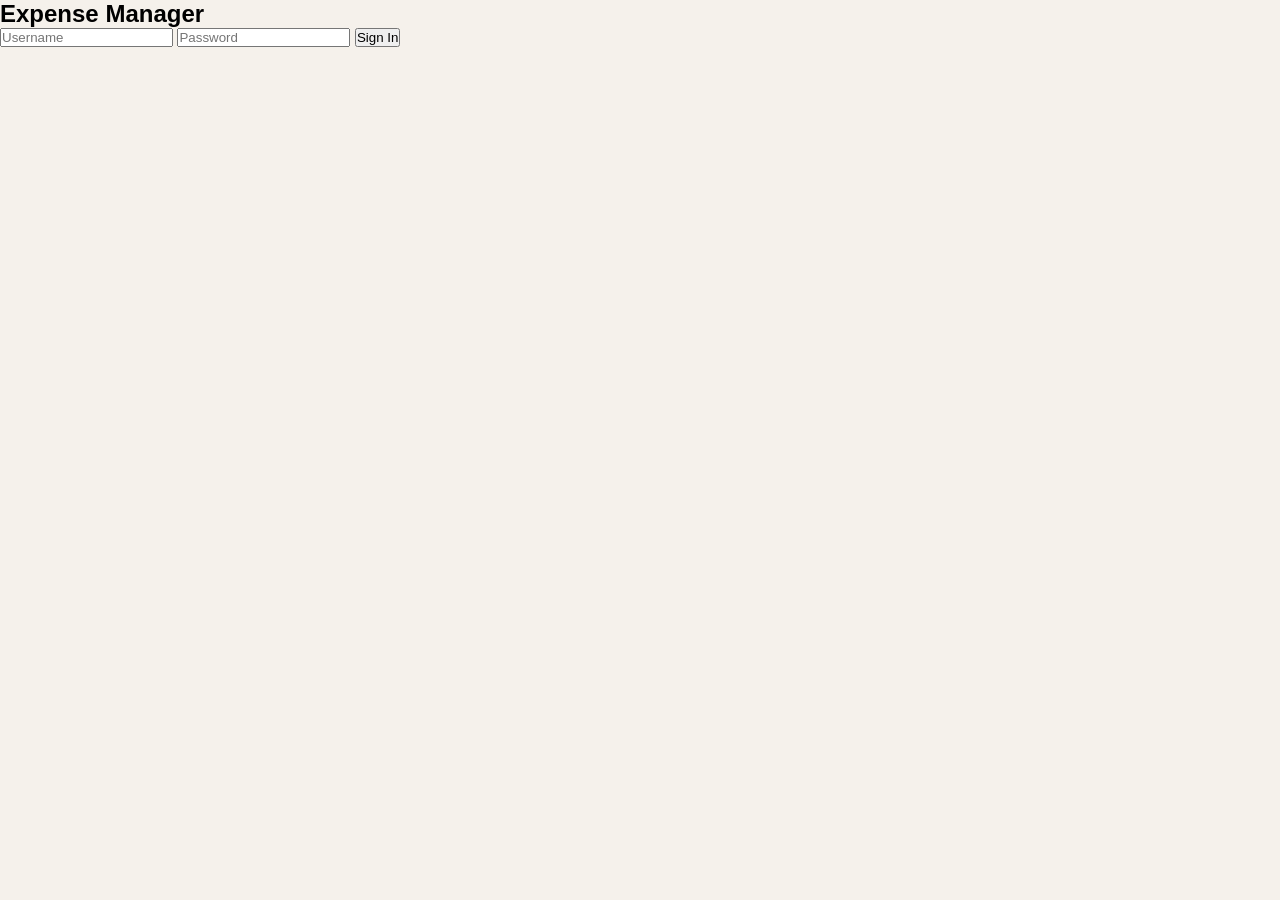
==== demo/src/main/resources/static/login.html @ e2ebcaa7 "Initial commit - Expense Manager project" ====
<!DOCTYPE html>
<html lang="en">
<head>
    <meta charset="UTF-8">
    <title>Sign In | Expense Manager</title>
    <link rel="stylesheet" href="style.css">
</head>
<body class="login-page">

<div class="login-box">
    <h2>Expense Manager</h2>

    <input type="text" id="username" placeholder="Username">
    <input type="password" id="password" placeholder="Password">

    <button onclick="login()">Sign In</button>

    <p id="error"></p>
</div>

<script src="script.js"></script>
</body>
</html>
---- demo/src/main/resources/static/style.css ----
* {
    margin: 0;
    padding: 0;
    box-sizing: border-box;
    font-family: "Segoe UI", sans-serif;
}

body {
    background-color: #f5f1eb;
}

/* ===== LAYOUT ===== */
.container {
    display: flex;
    min-height: 100vh;
}

/* ===== SIDEBAR ===== */
.sidebar {
    width: 240px;
    background: linear-gradient(180deg, #0f766e, #065f46);
    color: #fff;
    padding: 25px;
}

.logo {
    font-size: 26px;
    margin-bottom: 30px;
}

.menu {
    list-style: none;
}

.menu li {
    padding: 12px;
    border-radius: 8px;
    margin-bottom: 8px;
    cursor: pointer;
}

.menu li:hover,
.menu .active {
    background-color: rgba(255,255,255,0.15);
}

/* Budget card */
.budget-card {
    margin-top: 40px;
    background: rgba(255,255,255,0.15);
    padding: 15px;
    border-radius: 12px;
}

.budget-card h3 {
    font-size: 22px;
    margin: 10px 0;
}

.budget-card span {
    display: block;
    font-size: 14px;
}

/* ===== MAIN ===== */
.main {
    flex: 1;
    padding: 30px 40px;
}

/* Header */
.header {
    display: flex;
    justify-content: space-between;
    align-items: center;
    margin-bottom: 25px;
}

.actions .btn {
    padding: 10px 18px;
    border-radius: 20px;
    border: none;
    cursor: pointer;
    margin-left: 10px;
    font-weight: 500;
}

.btn.add {
    background: #22c55e;
    color: white;
}

.btn.view {
    background: #0ea5a4;
    color: white;
}

/* ===== CARDS ===== */
.cards {
    display: grid;
    grid-template-columns: repeat(3, 1fr);
    gap: 20px;
    margin-bottom: 30px;
}

.card {
    padding: 25px;
    border-radius: 18px;
    color: white;
}

.card h2 {
    margin-top: 10px;
    font-size: 26px;
}

.income {
    background: linear-gradient(135deg, #10b981, #34d399);
}

.expense {
    background: linear-gradient(135deg, #fb7185, #fb923c);
}

.saving {
    background: linear-gradient(135deg, #84cc16, #4ade80);
}

/* ===== DASHBOARD GRID ===== */
.dashboard-grid {
    display: grid;
    grid-template-columns: 1fr 420px;
    gap: 25px;
}

/* ===== CHARTS SECTION ===== */
.charts {
    display: grid;
    grid-template-columns: 2fr 1.2fr; /* Bar bigger than pie */
    gap: 25px;
    margin-top: 30px;
}

.chart-box {
    background: white;
    padding: 20px;
    border-radius: 16px;
    box-shadow: 0 10px 25px rgba(0,0,0,0.08);
    height: 350px; /* SAME HEIGHT */
}

.chart-box h3 {
    margin-bottom: 10px;
    color: #374151;
}

/* Canvas must fill box */
.chart-box canvas {
    width: 100% !important;
    height: 260px !important;
}

/* Responsive (mobile) */
@media (max-width: 900px) {
    .charts {
        grid-template-columns: 1fr;
    }

    .chart-box {
        height: 320px;
    }
}
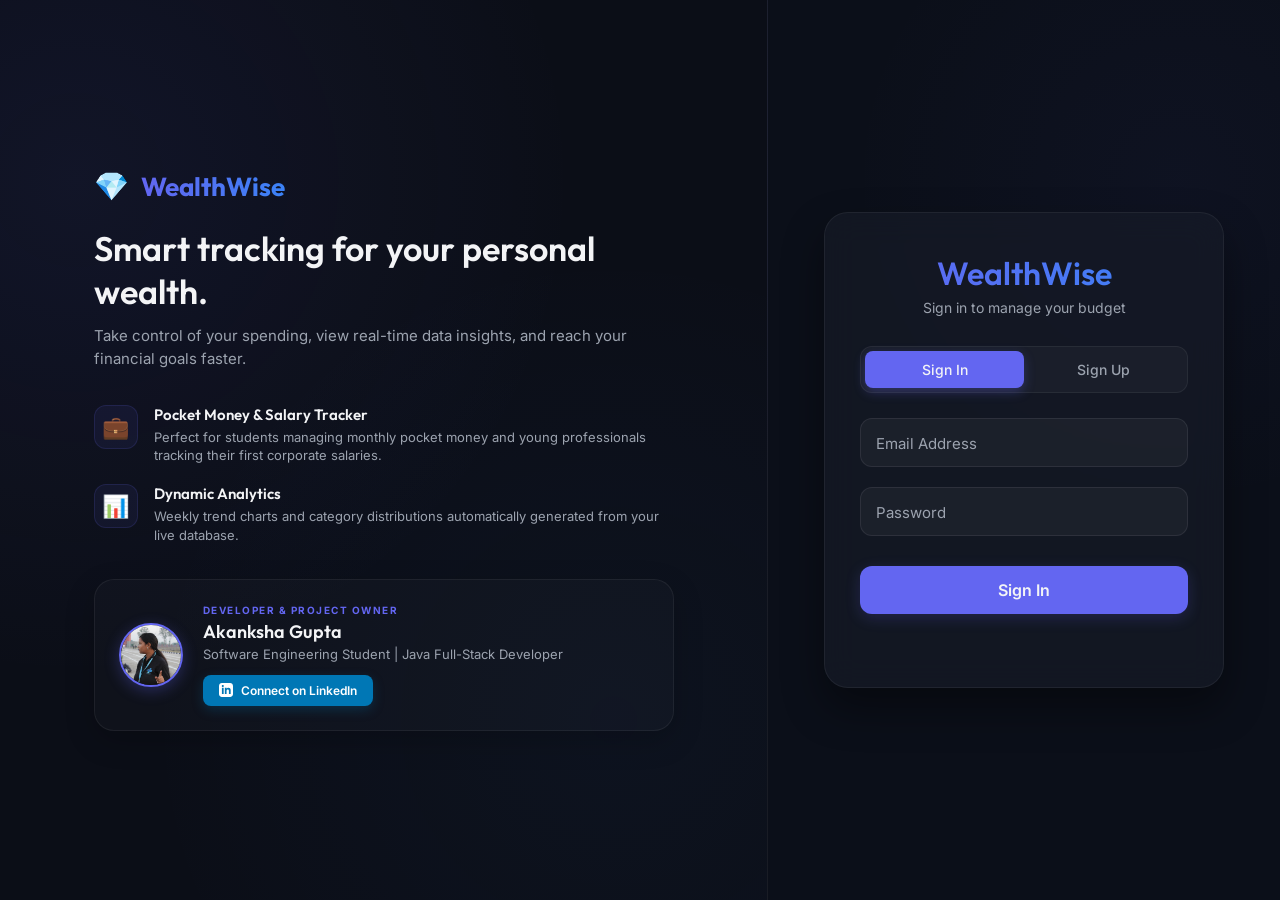
==== commit f292219c: "complete wealthwise project with security and dark blue theme" ====
--- a/demo/src/main/resources/static/login.html
+++ b/demo/src/main/resources/static/login.html
@@ -2,22 +2,108 @@
 <html lang="en">
 <head>
     <meta charset="UTF-8">
-    <title>Sign In | Expense Manager</title>
-    <link rel="stylesheet" href="style.css">
+    <meta name="viewport" content="width=device-width, initial-scale=1.0">
+    <title>Sign In / Sign Up | WealthWise</title>
+    <link href="https://fonts.googleapis.com/css2?family=Outfit:wght@300;400;500;600;700&family=Inter:wght@300;400;500;600&display=swap" rel="stylesheet">
+    <link rel="stylesheet" href="style.css?v=1.2">
 </head>
-<body class="login-page">
+<body class="auth-page">
 
-<div class="login-box">
-    <h2>Expense Manager</h2>
+    <div class="auth-container">
+        
+        <!-- LEFT COLUMN: VISUAL BRANDING & HIGHLIGHTS -->
+        <div class="auth-visual-side">
+            <div class="auth-visual-content">
+                <div class="brand-header">
+                    <span class="brand-logo-icon">💎</span>
+                    <span class="brand-name">WealthWise</span>
+                </div>
+                
+                <h2 class="visual-heading">Smart tracking for your personal wealth.</h2>
+                <p class="visual-subtitle">Take control of your spending, view real-time data insights, and reach your financial goals faster.</p>
+                
+                <!-- FEATURE LIST -->
+                <div class="feature-list">
+                    <div class="feature-item">
+                        <span class="feature-icon">💼</span>
+                        <div class="feature-text">
+                            <h4>Pocket Money & Salary Tracker</h4>
+                            <p>Perfect for students managing monthly pocket money and young professionals tracking their first corporate salaries.</p>
+                        </div>
+                    </div>
+                    <div class="feature-item">
+                        <span class="feature-icon">📊</span>
+                        <div class="feature-text">
+                            <h4>Dynamic Analytics</h4>
+                            <p>Weekly trend charts and category distributions automatically generated from your live database.</p>
+                        </div>
+                    </div>
+                </div>
 
-    <input type="text" id="username" placeholder="Username">
-    <input type="password" id="password" placeholder="Password">
+                <!-- DEVELOPER PROFILE CARD -->
+                <div class="dev-card">
+                    <img src="my_avatar.jpg" alt="Akanksha Gupta" class="dev-avatar-img">
+                    <div class="dev-info">
+                        <span class="dev-title">Developer & Project Owner</span>
+                        <h4 class="dev-name">Akanksha Gupta</h4>
+                        <p class="dev-tagline">Software Engineering Student | Java Full-Stack Developer</p>
+                        <a href="https://www.linkedin.com/in/akanksha-gupta-72b7032b9/" target="_blank" class="dev-linkedin">
+                            <svg class="linkedin-svg" xmlns="http://www.w3.org/2000/svg" viewBox="0 0 24 24"><path d="M19 0h-14c-2.761 0-5 2.239-5 5v14c0 2.761 2.239 5 5 5h14c2.762 0 5-2.239 5-5v-14c0-2.761-2.238-5-5-5zm-11 19h-3v-11h3v11zm-1.5-12.268c-.966 0-1.75-.779-1.75-1.75s.784-1.75 1.75-1.75 1.75.779 1.75 1.75-.784 1.75-1.75 1.75zm13.5 12.268h-3v-5.604c0-3.368-4-3.113-4 0v5.604h-3v-11h3v1.765c1.396-2.586 7-2.777 7 2.476v6.759z"/></svg>
+                            Connect on LinkedIn
+                        </a>
+                    </div>
+                </div>
+            </div>
+        </div>
 
-    <button onclick="login()">Sign In</button>
+        <!-- RIGHT COLUMN: SECURE FORM -->
+        <div class="auth-form-side">
+            <div class="auth-card">
+                <h1 class="auth-logo">WealthWise</h1>
+                <p class="auth-subtitle">Sign in to manage your budget</p>
 
-    <p id="error"></p>
-</div>
+                <!-- TABS -->
+                <div class="auth-tabs">
+                    <button id="tab-login" class="auth-tab active" onclick="switchTab('login')">Sign In</button>
+                    <button id="tab-register" class="auth-tab" onclick="switchTab('register')">Sign Up</button>
+                </div>
 
-<script src="script.js"></script>
+                <!-- LOGIN FORM -->
+                <form id="login-form" onsubmit="handleLogin(event)">
+                    <div class="input-group">
+                        <input type="email" id="login-email" required placeholder=" ">
+                        <label>Email Address</label>
+                    </div>
+                    <div class="input-group">
+                        <input type="password" id="login-password" required placeholder=" ">
+                        <label>Password</label>
+                    </div>
+                    <button type="submit" class="auth-btn">Sign In</button>
+                </form>
+
+                <!-- REGISTER FORM -->
+                <form id="register-form" onsubmit="handleRegister(event)" class="hidden">
+                    <div class="input-group">
+                        <input type="text" id="register-name" required placeholder=" ">
+                        <label>Full Name</label>
+                    </div>
+                    <div class="input-group">
+                        <input type="email" id="register-email" required placeholder=" ">
+                        <label>Email Address</label>
+                    </div>
+                    <div class="input-group">
+                        <input type="password" id="register-password" required placeholder=" ">
+                        <label>Password</label>
+                    </div>
+                    <button type="submit" class="auth-btn">Create Account</button>
+                </form>
+
+                <p id="auth-message" class="auth-message"></p>
+            </div>
+        </div>
+
+    </div>
+
+    <script src="script.js"></script>
 </body>
 </html>
--- a/demo/src/main/resources/static/style.css
+++ b/demo/src/main/resources/static/style.css
@@ -1,172 +1,818 @@
+/* ===== GLOBAL STYLES & VARIABLE TOKENS ===== */
+:root {
+    --bg-main: #0B0F19; /* Dark Slate-Blue/Navy */
+    --bg-card: rgba(23, 28, 41, 0.65); /* Translucent Slate-Navy */
+    --border-card: rgba(255, 255, 255, 0.06); /* Soft Border */
+    --text-primary: #F3F4F6; /* Crisp Light Text */
+    --text-secondary: #9CA3AF; /* Muted Gray Text */
+    
+    --color-primary: #6366F1; /* Indigo Accent */
+    --color-primary-hover: #4F46E5;
+    
+    --color-income: #10B981; /* Emerald Green */
+    --color-income-glow: rgba(16, 185, 129, 0.15);
+    
+    --color-expense: #EF4444; /* Rose Red */
+    --color-expense-glow: rgba(239, 68, 68, 0.15);
+    
+    --color-saving: #3B82F6; /* Blue */
+    --color-saving-glow: rgba(59, 130, 246, 0.15);
+}
+
 * {
     margin: 0;
     padding: 0;
     box-sizing: border-box;
-    font-family: "Segoe UI", sans-serif;
+    font-family: 'Inter', sans-serif;
 }
 
 body {
-    background-color: #f5f1eb;
-}
-
-/* ===== LAYOUT ===== */
-.container {
-    display: flex;
+    background-color: var(--bg-main);
+    color: var(--text-primary);
     min-height: 100vh;
-}
-
-/* ===== SIDEBAR ===== */
+    overflow-x: hidden;
+}
+
+h1, h2, h3, h4, .logo {
+    font-family: 'Outfit', sans-serif;
+    font-weight: 600;
+}
+
+/* ===== AUTH PAGE STYLING (LOGIN/SIGNUP) ===== */
+.auth-page {
+    background: var(--bg-main);
+    overflow-x: hidden;
+    min-height: 100vh;
+}
+
+.auth-container {
+    display: flex;
+    min-height: 100vh;
+    width: 100vw;
+}
+
+/* LEFT COLUMN - VISUAL */
+.auth-visual-side {
+    flex: 1.2;
+    background: radial-gradient(circle at 10% 20%, rgba(99, 102, 241, 0.08) 0%, transparent 50%),
+                radial-gradient(circle at 80% 80%, rgba(59, 130, 246, 0.04) 0%, transparent 50%),
+                #0b0e17;
+    display: flex;
+    align-items: center;
+    justify-content: center;
+    padding: 60px;
+    border-right: 1px solid var(--border-card);
+    overflow: hidden;
+}
+
+.auth-visual-content {
+    max-width: 580px;
+    width: 100%;
+}
+
+.brand-header {
+    display: flex;
+    align-items: center;
+    gap: 12px;
+    margin-bottom: 25px;
+}
+
+.brand-logo-icon {
+    font-size: 28px;
+}
+
+.brand-name {
+    font-family: 'Outfit', sans-serif;
+    font-size: 26px;
+    font-weight: 700;
+    background: linear-gradient(to right, #6366F1, #3B82F6);
+    -webkit-background-clip: text;
+    -webkit-text-fill-color: transparent;
+}
+
+.visual-heading {
+    font-size: 34px;
+    line-height: 1.25;
+    margin-bottom: 12px;
+    color: var(--text-primary);
+}
+
+.visual-subtitle {
+    font-size: 15px;
+    line-height: 1.5;
+    color: var(--text-secondary);
+    margin-bottom: 35px;
+}
+
+/* FEATURE LIST */
+.feature-list {
+    display: flex;
+    flex-direction: column;
+    gap: 20px;
+    margin-bottom: 35px;
+}
+
+.feature-item {
+    display: flex;
+    gap: 16px;
+    align-items: flex-start;
+}
+
+.feature-icon {
+    font-size: 22px;
+    width: 44px;
+    height: 44px;
+    border-radius: 12px;
+    background: rgba(99, 102, 241, 0.08);
+    border: 1px solid rgba(99, 102, 241, 0.15);
+    display: flex;
+    justify-content: center;
+    align-items: center;
+    flex-shrink: 0;
+    color: var(--color-primary);
+}
+
+.feature-text h4 {
+    font-size: 15px;
+    font-weight: 600;
+    color: var(--text-primary);
+    margin-bottom: 4px;
+}
+
+.feature-text p {
+    font-size: 13px;
+    color: var(--text-secondary);
+    line-height: 1.4;
+}
+
+/* DEVELOPER PROFILE CARD */
+.dev-card {
+    display: flex;
+    gap: 20px;
+    align-items: center;
+    background: rgba(255, 255, 255, 0.02);
+    border: 1px solid var(--border-card);
+    border-radius: 20px;
+    padding: 24px;
+    margin-top: 30px;
+    box-shadow: 0 10px 30px rgba(0, 0, 0, 0.2);
+}
+
+.dev-avatar {
+    width: 64px;
+    height: 64px;
+    border-radius: 50%;
+    background: linear-gradient(135deg, #6366F1, #3B82F6);
+    color: #fff;
+    font-size: 22px;
+    font-weight: 700;
+    display: flex;
+    justify-content: center;
+    align-items: center;
+    box-shadow: 0 0 15px rgba(99, 102, 241, 0.3);
+    flex-shrink: 0;
+}
+
+.dev-avatar-img {
+    width: 64px;
+    height: 64px;
+    border-radius: 50%;
+    object-fit: cover;
+    border: 2px solid var(--color-primary);
+    box-shadow: 0 4px 15px rgba(99, 102, 241, 0.3);
+    flex-shrink: 0;
+}
+
+.dev-info {
+    display: flex;
+    flex-direction: column;
+    text-align: left;
+}
+
+.dev-title {
+    font-size: 10px;
+    text-transform: uppercase;
+    letter-spacing: 1.5px;
+    color: var(--color-primary);
+    font-weight: 700;
+    margin-bottom: 4px;
+}
+
+.dev-name {
+    font-size: 18px;
+    font-weight: 600;
+    color: var(--text-primary);
+    margin-bottom: 2px;
+}
+
+.dev-tagline {
+    font-size: 13px;
+    color: var(--text-secondary);
+    margin-bottom: 12px;
+    line-height: 1.4;
+}
+
+.dev-linkedin {
+    display: inline-flex;
+    align-items: center;
+    gap: 8px;
+    font-size: 12px;
+    font-weight: 600;
+    color: #fff !important;
+    background: #0077b5;
+    padding: 8px 16px;
+    border-radius: 8px;
+    text-decoration: none;
+    transition: all 0.3s ease;
+    width: fit-content;
+    box-shadow: 0 4px 12px rgba(0, 119, 181, 0.25);
+}
+
+.dev-linkedin:hover {
+    background: #005f92;
+    transform: translateY(-1px);
+}
+
+.linkedin-svg {
+    width: 14px;
+    height: 14px;
+    fill: #fff;
+}
+
+/* RIGHT COLUMN - FORM */
+.auth-form-side {
+    flex: 0.8;
+    display: flex;
+    align-items: center;
+    justify-content: center;
+    padding: 40px;
+    background: radial-gradient(circle at 80% 20%, rgba(99, 102, 241, 0.04) 0%, transparent 40%),
+                var(--bg-main);
+}
+
+.auth-card {
+    background: var(--bg-card);
+    backdrop-filter: blur(16px);
+    border: 1px solid var(--border-card);
+    border-radius: 24px;
+    padding: 40px 35px;
+    box-shadow: 0 20px 40px rgba(0, 0, 0, 0.4);
+    text-align: center;
+    width: 100%;
+    max-width: 400px;
+}
+
+.auth-logo {
+    font-size: 32px;
+    color: var(--text-primary);
+    background: linear-gradient(to right, #6366F1, #3B82F6);
+    -webkit-background-clip: text;
+    -webkit-text-fill-color: transparent;
+    margin-bottom: 6px;
+}
+
+.auth-subtitle {
+    color: var(--text-secondary);
+    font-size: 14px;
+    margin-bottom: 30px;
+}
+
+.auth-tabs {
+    display: flex;
+    background: rgba(255, 255, 255, 0.03);
+    border: 1px solid var(--border-card);
+    border-radius: 12px;
+    padding: 4px;
+    margin-bottom: 25px;
+}
+
+.auth-tab {
+    flex: 1;
+    background: transparent;
+    border: none;
+    color: var(--text-secondary);
+    padding: 10px;
+    font-weight: 500;
+    font-size: 14px;
+    border-radius: 8px;
+    cursor: pointer;
+    transition: all 0.3s ease;
+}
+
+.auth-tab.active {
+    background: var(--color-primary);
+    color: var(--text-primary);
+    box-shadow: 0 4px 12px rgba(99, 102, 241, 0.3);
+}
+
+.input-group {
+    position: relative;
+    margin-bottom: 20px;
+    text-align: left;
+}
+
+.input-group input,
+.form-group input,
+.form-group select {
+    width: 100%;
+    padding: 14px 16px;
+    background: rgba(255, 255, 255, 0.04);
+    border: 1px solid rgba(255, 255, 255, 0.08);
+    border-radius: 12px;
+    color: var(--text-primary);
+    font-size: 15px;
+    outline: none;
+    transition: all 0.3s ease;
+}
+
+.input-group input:focus,
+.form-group input:focus,
+.form-group select:focus {
+    border-color: var(--color-primary);
+    background: rgba(255, 255, 255, 0.07);
+    box-shadow: 0 0 0 3px rgba(99, 102, 241, 0.15);
+}
+
+/* Floating labels */
+.input-group label {
+    position: absolute;
+    left: 16px;
+    top: 50%;
+    transform: translateY(-50%);
+    color: var(--text-secondary);
+    font-size: 15px;
+    pointer-events: none;
+    transition: all 0.3s ease;
+}
+
+.input-group input:focus ~ label,
+.input-group input:not(:placeholder-shown) ~ label,
+.input-group input:-webkit-autofill ~ label {
+    top: 0;
+    font-size: 12px;
+    background: #111827; /* Dark background to cover input border */
+    padding: 0 6px;
+    color: var(--color-primary);
+    border-radius: 4px;
+}
+
+/* Autofill styling overrides */
+input:-webkit-autofill,
+input:-webkit-autofill:hover, 
+input:-webkit-autofill:focus {
+    -webkit-text-fill-color: var(--text-primary) !important;
+    -webkit-box-shadow: 0 0 0px 1000px #111827 inset !important;
+    transition: background-color 5000s ease-in-out 0s;
+}
+
+.auth-btn, .modal-submit-btn {
+    width: 100%;
+    padding: 14px;
+    background: var(--color-primary);
+    border: none;
+    border-radius: 12px;
+    color: var(--text-primary);
+    font-size: 16px;
+    font-weight: 600;
+    cursor: pointer;
+    transition: all 0.3s ease;
+    margin-top: 10px;
+    box-shadow: 0 4px 15px rgba(99, 102, 241, 0.2);
+}
+
+.auth-btn:hover, .modal-submit-btn:hover {
+    background: var(--color-primary-hover);
+    transform: translateY(-1px);
+}
+
+.auth-message {
+    font-size: 13px;
+    margin-top: 15px;
+    height: 18px;
+}
+.auth-message.error { color: var(--color-expense); }
+.auth-message.success { color: var(--color-income); }
+
+.hidden { display: none !important; }
+
+/* ===== APP LAYOUT ===== */
+.app-container {
+    display: flex;
+    min-height: 100vh;
+}
+
+/* SIDEBAR */
 .sidebar {
-    width: 240px;
-    background: linear-gradient(180deg, #0f766e, #065f46);
-    color: #fff;
-    padding: 25px;
-}
-
-.logo {
+    width: 280px;
+    background: #0d1321;
+    border-right: 1px solid rgba(255, 255, 255, 0.05);
+    display: flex;
+    flex-direction: column;
+    padding: 30px 24px;
+}
+
+.sidebar-header {
+    display: flex;
+    align-items: center;
+    gap: 10px;
+    margin-bottom: 45px;
+}
+
+.sidebar-header .logo {
     font-size: 26px;
-    margin-bottom: 30px;
-}
-
-.menu {
+    background: linear-gradient(to right, #6366F1, #3B82F6);
+    -webkit-background-clip: text;
+    -webkit-text-fill-color: transparent;
+}
+
+.badge {
+    background: rgba(99, 102, 241, 0.08);
+    color: var(--color-primary);
+    font-size: 10px;
+    font-weight: 700;
+    padding: 3px 8px;
+    border-radius: 20px;
+    border: 1px solid rgba(99, 102, 241, 0.15);
+}
+
+.sidebar-menu {
+    flex: 1;
+}
+
+.sidebar-menu ul {
     list-style: none;
 }
 
-.menu li {
-    padding: 12px;
+.menu-item {
+    display: flex;
+    align-items: center;
+    gap: 12px;
+    padding: 14px 16px;
+    color: var(--text-secondary) !important;
+    border-radius: 12px;
+    cursor: pointer;
+    font-weight: 500;
+    transition: all 0.3s ease;
+    margin-bottom: 6px;
+}
+
+.menu-item:hover, .menu-item.active {
+    background: rgba(255, 255, 255, 0.03);
+    color: var(--color-primary) !important;
+}
+
+.menu-item.active {
+    border-left: 3px solid var(--color-primary);
+    border-radius: 4px 12px 12px 4px;
+}
+
+/* USER CARD */
+.profile-card {
+    background: rgba(255, 255, 255, 0.02);
+    border: 1px solid rgba(255, 255, 255, 0.05);
+    border-radius: 16px;
+    padding: 16px;
+    margin-top: auto;
+}
+
+.profile-info {
+    display: flex;
+    align-items: center;
+    gap: 12px;
+    margin-bottom: 15px;
+}
+
+.avatar {
+    width: 40px;
+    height: 40px;
+    border-radius: 50%;
+    background: var(--color-primary);
+    color: var(--text-primary);
+    display: flex;
+    justify-content: center;
+    align-items: center;
+    font-weight: 700;
+    font-size: 16px;
+}
+
+.profile-info h4 {
+    font-size: 14px;
+    color: var(--text-primary);
+    max-width: 140px;
+    white-space: nowrap;
+    overflow: hidden;
+    text-overflow: ellipsis;
+}
+
+.profile-info p {
+    font-size: 11px;
+    color: var(--text-secondary);
+    max-width: 140px;
+    white-space: nowrap;
+    overflow: hidden;
+    text-overflow: ellipsis;
+}
+
+.logout-btn {
+    width: 100%;
+    padding: 8px;
+    background: rgba(239, 68, 68, 0.1);
+    color: var(--color-expense);
+    border: 1px solid rgba(239, 68, 68, 0.2);
     border-radius: 8px;
-    margin-bottom: 8px;
+    font-size: 12px;
+    font-weight: 600;
     cursor: pointer;
-}
-
-.menu li:hover,
-.menu .active {
-    background-color: rgba(255,255,255,0.15);
-}
-
-/* Budget card */
-.budget-card {
-    margin-top: 40px;
-    background: rgba(255,255,255,0.15);
-    padding: 15px;
+    transition: all 0.3s ease;
+}
+
+.logout-btn:hover {
+    background: var(--color-expense);
+    color: var(--text-primary);
+}
+
+/* MAIN CONTENT */
+.main-content {
+    flex: 1;
+    padding: 40px 50px;
+    overflow-y: auto;
+    height: 100vh;
+}
+
+.header {
+    display: flex;
+    justify-content: space-between;
+    align-items: center;
+    margin-bottom: 35px;
+}
+
+.header h1 {
+    font-size: 30px;
+    margin-bottom: 4px;
+}
+
+.subtitle {
+    color: var(--text-secondary);
+    font-size: 14px;
+}
+
+/* BUTTONS */
+.btn {
+    padding: 12px 24px;
     border-radius: 12px;
-}
-
-.budget-card h3 {
-    font-size: 22px;
-    margin: 10px 0;
-}
-
-.budget-card span {
-    display: block;
+    font-weight: 600;
     font-size: 14px;
-}
-
-/* ===== MAIN ===== */
-.main {
-    flex: 1;
-    padding: 30px 40px;
-}
-
-/* Header */
-.header {
-    display: flex;
-    justify-content: space-between;
-    align-items: center;
-    margin-bottom: 25px;
-}
-
-.actions .btn {
-    padding: 10px 18px;
-    border-radius: 20px;
+    cursor: pointer;
     border: none;
-    cursor: pointer;
-    margin-left: 10px;
-    font-weight: 500;
-}
-
-.btn.add {
-    background: #22c55e;
-    color: white;
-}
-
-.btn.view {
-    background: #0ea5a4;
-    color: white;
-}
-
-/* ===== CARDS ===== */
-.cards {
+    transition: all 0.3s ease;
+}
+
+.btn-primary {
+    background: var(--color-primary);
+    color: var(--text-primary);
+    box-shadow: 0 4px 15px rgba(99, 102, 241, 0.2);
+}
+
+.btn-primary:hover {
+    background: var(--color-primary-hover);
+    transform: translateY(-1px);
+}
+
+/* METRIC CARDS */
+.metrics-grid {
     display: grid;
     grid-template-columns: repeat(3, 1fr);
+    gap: 25px;
+    margin-bottom: 35px;
+}
+
+.metric-card {
+    background: var(--bg-card);
+    border: 1px solid var(--border-card);
+    border-radius: 20px;
+    padding: 24px;
+    display: flex;
+    align-items: center;
     gap: 20px;
-    margin-bottom: 30px;
-}
-
-.card {
-    padding: 25px;
-    border-radius: 18px;
-    color: white;
-}
-
-.card h2 {
-    margin-top: 10px;
+    transition: transform 0.3s ease, box-shadow 0.3s ease;
+}
+
+.metric-card:hover {
+    transform: translateY(-2px);
+}
+
+.card-icon {
+    font-size: 32px;
+    width: 60px;
+    height: 60px;
+    border-radius: 16px;
+    display: flex;
+    justify-content: center;
+    align-items: center;
+}
+
+.card-income .card-icon {
+    background: var(--color-income-glow);
+    color: var(--color-income);
+}
+.card-expense .card-icon {
+    background: var(--color-expense-glow);
+    color: var(--color-expense);
+}
+.card-saving .card-icon {
+    background: var(--color-saving-glow);
+    color: var(--color-saving);
+}
+
+.card-body p {
+    color: var(--text-secondary);
+    font-size: 14px;
+    margin-bottom: 4px;
+}
+
+.card-body h2 {
     font-size: 26px;
 }
 
-.income {
-    background: linear-gradient(135deg, #10b981, #34d399);
-}
-
-.expense {
-    background: linear-gradient(135deg, #fb7185, #fb923c);
-}
-
-.saving {
-    background: linear-gradient(135deg, #84cc16, #4ade80);
-}
-
-/* ===== DASHBOARD GRID ===== */
-.dashboard-grid {
+/* CHARTS SECTION */
+.charts-grid {
     display: grid;
-    grid-template-columns: 1fr 420px;
+    grid-template-columns: 1.6fr 1fr;
     gap: 25px;
-}
-
-/* ===== CHARTS SECTION ===== */
-.charts {
-    display: grid;
-    grid-template-columns: 2fr 1.2fr; /* Bar bigger than pie */
-    gap: 25px;
-    margin-top: 30px;
+    margin-bottom: 35px;
 }
 
 .chart-box {
-    background: white;
-    padding: 20px;
-    border-radius: 16px;
-    box-shadow: 0 10px 25px rgba(0,0,0,0.08);
-    height: 350px; /* SAME HEIGHT */
+    background: var(--bg-card);
+    border: 1px solid var(--border-card);
+    border-radius: 20px;
+    padding: 24px;
 }
 
 .chart-box h3 {
-    margin-bottom: 10px;
-    color: #374151;
-}
-
-/* Canvas must fill box */
-.chart-box canvas {
-    width: 100% !important;
-    height: 260px !important;
-}
-
-/* Responsive (mobile) */
-@media (max-width: 900px) {
-    .charts {
+    font-size: 18px;
+    margin-bottom: 20px;
+    color: var(--text-primary);
+}
+
+.chart-container {
+    position: relative;
+    height: 300px;
+    width: 100%;
+}
+
+/* TRANSACTIONS SECTION */
+.transactions-section {
+    background: var(--bg-card);
+    border: 1px solid var(--border-card);
+    border-radius: 20px;
+    padding: 24px;
+}
+
+.section-header {
+    margin-bottom: 20px;
+}
+
+.section-header h3 {
+    font-size: 18px;
+}
+
+.table-container {
+    overflow-x: auto;
+}
+
+.transaction-table {
+    width: 100%;
+    border-collapse: collapse;
+    text-align: left;
+}
+
+.transaction-table th {
+    color: var(--text-secondary);
+    font-size: 13px;
+    font-weight: 500;
+    padding: 12px 16px;
+    border-bottom: 1px solid rgba(255, 255, 255, 0.05);
+}
+
+.transaction-table td {
+    padding: 16px;
+    font-size: 14px;
+    border-bottom: 1px solid rgba(255, 255, 255, 0.03);
+}
+
+.tx-type-tag {
+    padding: 4px 10px;
+    border-radius: 20px;
+    font-size: 11px;
+    font-weight: 600;
+    display: inline-block;
+}
+
+.tag-income {
+    background: rgba(16, 185, 129, 0.1);
+    color: var(--color-income);
+    border: 1px solid rgba(16, 185, 129, 0.2);
+}
+
+.tag-expense {
+    background: rgba(239, 68, 68, 0.1);
+    color: var(--color-expense);
+    border: 1px solid rgba(239, 68, 68, 0.2);
+}
+
+.btn-delete {
+    background: transparent;
+    border: none;
+    color: var(--color-expense);
+    cursor: pointer;
+    font-size: 14px;
+    padding: 4px 8px;
+    border-radius: 6px;
+    transition: background 0.3s ease;
+}
+
+.btn-delete:hover {
+    background: rgba(239, 68, 68, 0.15);
+}
+
+/* ===== MODAL SYSTEM ===== */
+.modal {
+    display: none;
+    position: fixed;
+    z-index: 1000;
+    left: 0;
+    top: 0;
+    width: 100%;
+    height: 100%;
+    background-color: rgba(0, 0, 0, 0.6);
+    backdrop-filter: blur(8px);
+    justify-content: center;
+    align-items: center;
+}
+
+.modal-content {
+    background: #111827;
+    border: 1px solid var(--border-card);
+    border-radius: 24px;
+    padding: 35px;
+    width: 100%;
+    max-width: 480px;
+    position: relative;
+    box-shadow: 0 20px 50px rgba(0, 0, 0, 0.5);
+    animation: modalSlide 0.3s ease;
+}
+
+@keyframes modalSlide {
+    from { transform: translateY(-30px); opacity: 0; }
+    to { transform: translateY(0); opacity: 1; }
+}
+
+.close-btn {
+    position: absolute;
+    right: 25px;
+    top: 25px;
+    font-size: 28px;
+    color: var(--text-secondary);
+    cursor: pointer;
+    transition: color 0.3s ease;
+}
+
+.close-btn:hover {
+    color: var(--text-primary);
+}
+
+.modal h2 {
+    margin-bottom: 25px;
+    font-size: 24px;
+}
+
+.form-group {
+    margin-bottom: 20px;
+    text-align: left;
+}
+
+.form-group label {
+    display: block;
+    margin-bottom: 8px;
+    color: var(--text-secondary);
+    font-size: 14px;
+}
+
+/* Responsive adjustments */
+@media (max-width: 1024px) {
+    .auth-visual-side {
+        display: none;
+    }
+    .auth-form-side {
+        flex: 1;
+        width: 100%;
+        padding: 20px;
+    }
+    .metrics-grid {
         grid-template-columns: 1fr;
     }
-
-    .chart-box {
-        height: 320px;
+    .charts-grid {
+        grid-template-columns: 1fr;
     }
 }
